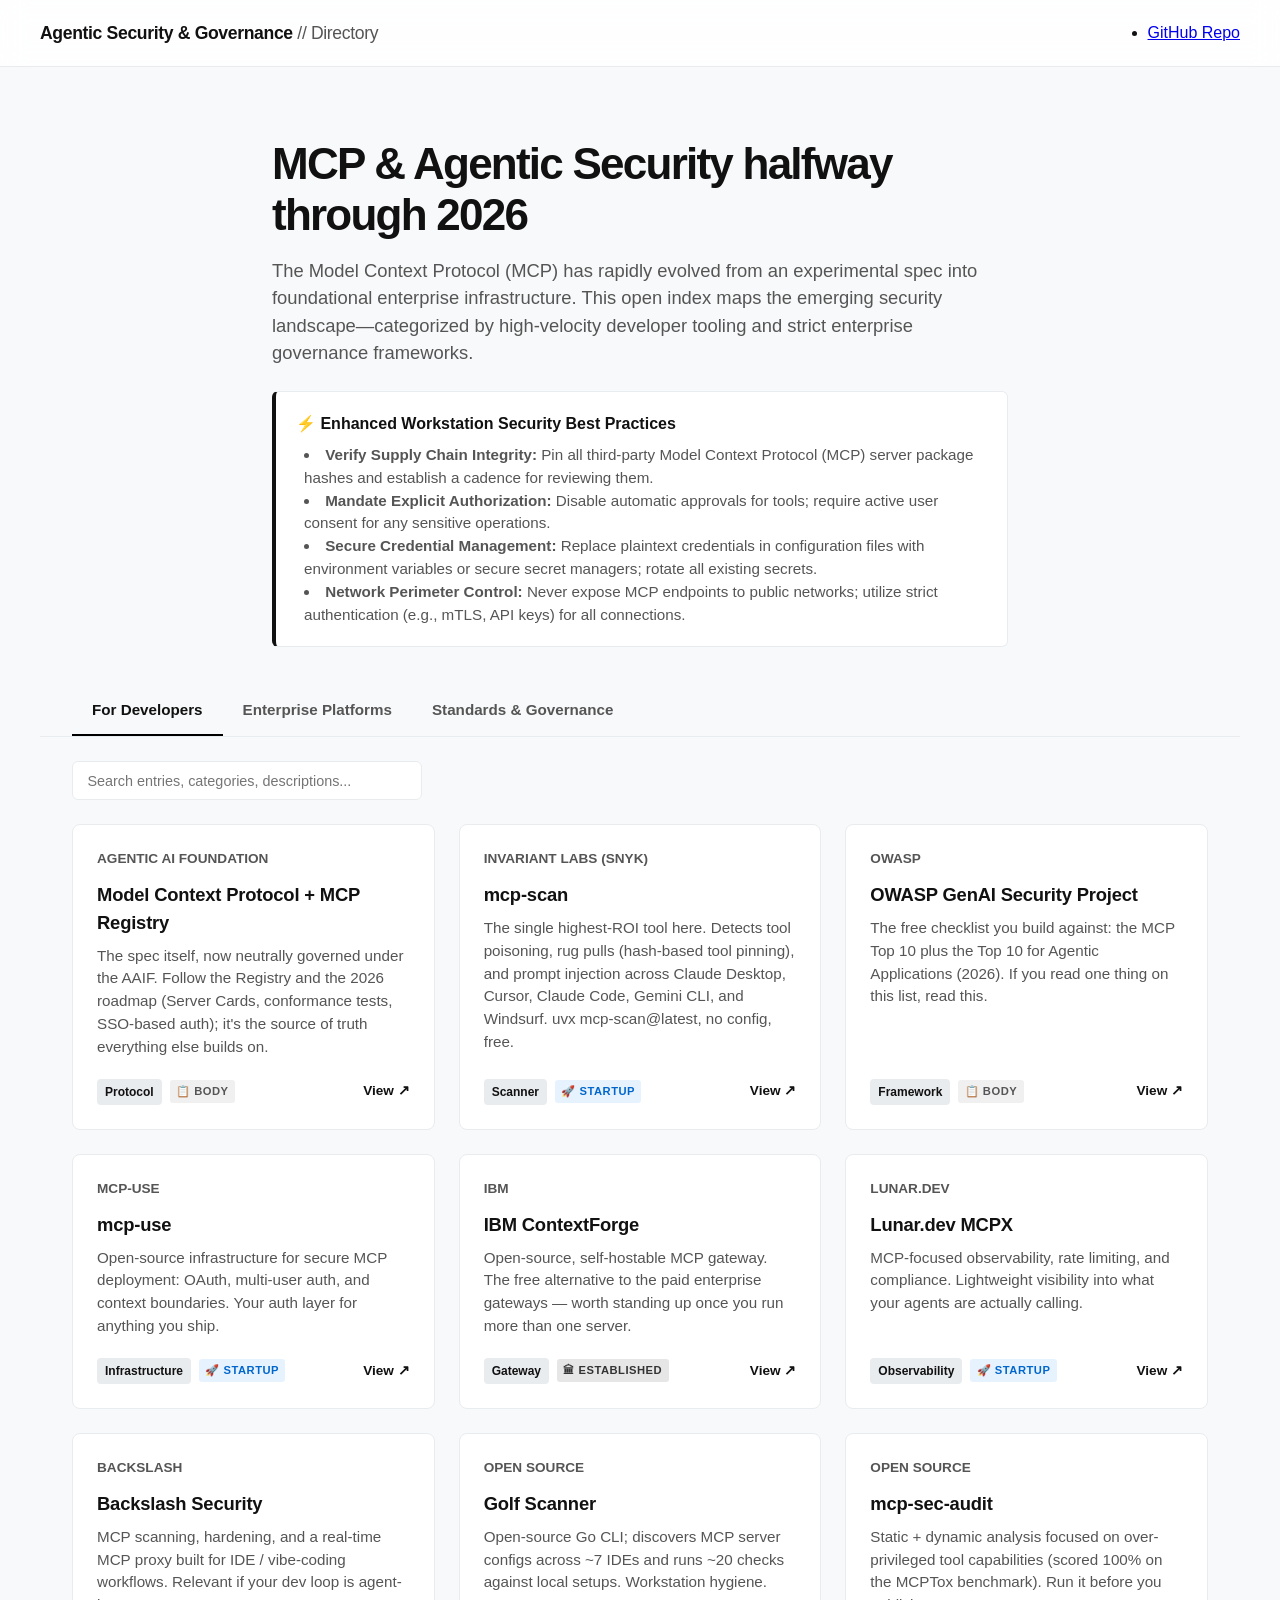
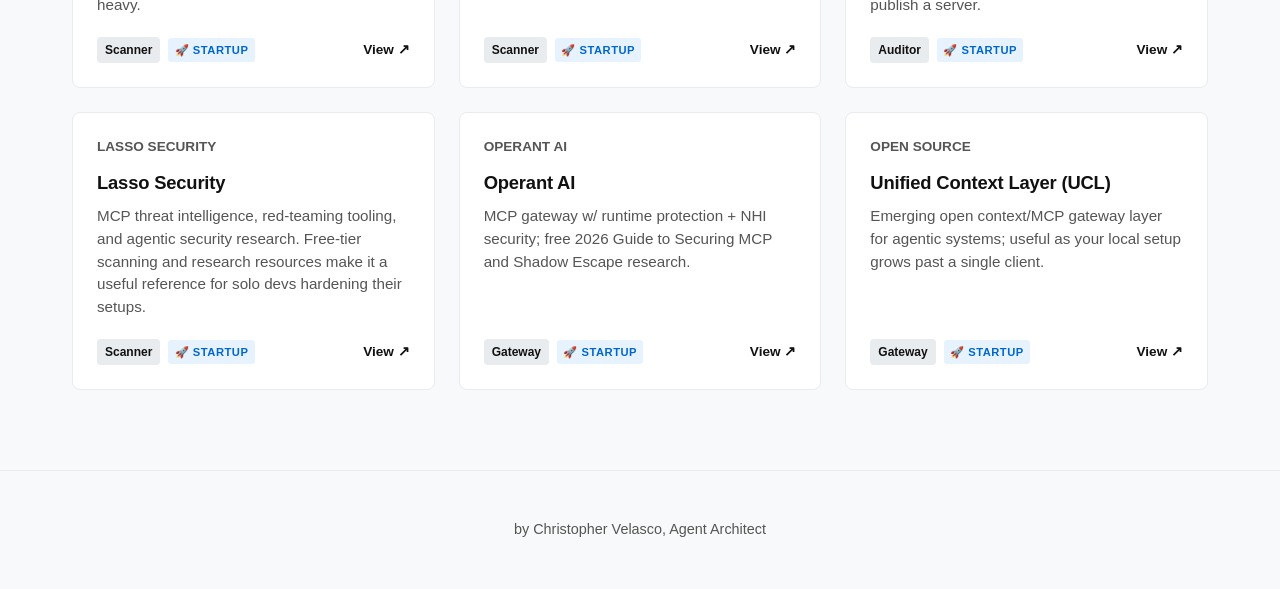
==== docs/index.html @ dc1bcf4c "add funding & round badges to startups" ====
<!DOCTYPE html>
<html lang="en">
<head>
<meta charset="UTF-8">
<meta name="viewport" content="width=device-width, initial-scale=1.0">
<title>MCP & Agentic Security Directory (2026)</title>
<meta name="description" content="This open index maps the emerging MCP & Agentic Security landscape—categorized by high-velocity developer tooling and strict enterprise governance frameworks.">
<meta property="og:title" content="MCP & Agentic Security Directory (2026)">
<meta property="og:description" content="This open index maps the emerging MCP & Agentic Security landscape—categorized by high-velocity developer tooling and strict enterprise governance frameworks.">
<meta property="og:type" content="website">
<meta property="og:url" content="https://cve415.github.io/MCP-Security-2026/">
<meta property="og:image" content="https://cve415.github.io/MCP-Security/social-card.svg">
<meta property="og:image:width" content="1200">
<meta property="og:image:height" content="630">

<meta name="twitter:card" content="summary_large_image">
<meta name="twitter:title" content="MCP & Agentic Security Directory (2026)">
<meta name="twitter:description" content="Open index mapping MCP security landscape—developer tooling &amp; enterprise control planes.">
<meta name="twitter:image" content="https://cve415.github.io/MCP-Security/social-card.svg">

<style>
:root {
    --bg: #f8f9fa;
    --card: #ffffff;
    --text: #111111;
    --text-secondary: #555555;
    --border: #e9ecef;
    --hover: #f1f3f5;
    --accent: #000000;
    --badge-bg: #e9ecef;
}

* { margin: 0; padding: 0; box-sizing: border-box; }

body {
    font-family: -apple-system, BlinkMacSystemFont, "Segoe UI", Roboto, Helvetica, Arial, sans-serif;
    background: var(--bg);
    color: var(--text);
    line-height: 1.5;
}

header {
    padding: 1.25rem 2rem;
    border-bottom: 1px solid var(--border);
    background: rgba(255,255,255,0.85);
    backdrop-filter: blur(12px);
    position: sticky;
    top: 0;
    z-index: 100;
}

nav {
    max-width: 1200px;
    margin: auto;
    display: flex;
    justify-content: space-between;
    align-items: center;
}

.logo { font-weight: 700; font-size: 1.1rem; letter-spacing: -0.02em; }
.logo span { font-weight: 400; color: var(--text-secondary); }

.hero {
    max-width: 800px;
    margin: 4.5rem auto 2.5rem auto;
    padding: 0 2rem;
}

.hero h1 {
    font-size: 2.75rem;
    line-height: 1.15;
    margin-bottom: 1rem;
    font-weight: 800;
    letter-spacing: -0.04em;
}

.hero p { font-size: 1.15rem; color: var(--text-secondary); margin-bottom: 1.5rem; }

.best-practices {
    background: #fff;
    border: 1px solid var(--border);
    border-left: 4px solid var(--text);
    padding: 1.25rem;
    border-radius: 6px;
    margin-top: 1.5rem;
    font-size: 0.95rem;
}
.best-practices h3 { font-size: 1rem; margin-bottom: 0.5rem; }
.best-practices ul { list-style-position: inside; padding-left: 0.5rem; color: var(--text-secondary); }

.page-tabs {
    max-width: 1200px;
    margin: 2rem auto 0 auto;
    padding: 0 2rem;
    display: flex;
    border-bottom: 1px solid var(--border);
}

.page-tab {
    padding: 0.75rem 1.25rem;
    font-size: 0.95rem;
    font-weight: 600;
    color: var(--text-secondary);
    cursor: pointer;
    border-bottom: 2px solid transparent;
    transition: all 0.2s;
}

.page-tab:hover { color: var(--text); }
.page-tab.active { color: var(--text); border-bottom-color: var(--accent); }

.controls-container {
    max-width: 1200px;
    margin: 1.5rem auto;
    padding: 0 2rem;
    display: flex;
    gap: 1rem;
    align-items: center;
}

.search-bar {
    flex: 1;
    max-width: 350px;
    padding: 0.65rem 0.9rem;
    border: 1px solid var(--border);
    border-radius: 6px;
    font-size: 0.9rem;
    outline: none;
}
.search-bar:focus { border-color: var(--text); }

.grid-section {
    max-width: 1200px;
    margin: 0 auto 5rem auto;
    padding: 0 2rem;
}

.directory-grid {
    display: grid;
    grid-template-columns: repeat(auto-fill, minmax(320px, 1-fraction));
    gap: 1.5rem;
}

@media(min-width: 768px) {
    .directory-grid { grid-template-columns: repeat(2, 1fr); }
}
@media(min-width: 1024px) {
    .directory-grid { grid-template-columns: repeat(3, 1fr); }
}

.card {
    background: var(--card);
    border: 1px solid var(--border);
    border-radius: 8px;
    padding: 1.5rem;
    display: flex;
    flex-direction: column;
    justify-content: space-between;
    transition: transform 0.2s, box-shadow 0.2s;
}
.card:hover { transform: translateY(-2px); box-shadow: 0 4px 12px rgba(0,0,0,0.04); }

.card-title { font-size: 1.15rem; font-weight: 700; margin-bottom: 0.5rem; letter-spacing: -0.01em; }
.card-subtitle { font-size: 0.85rem; color: var(--text-secondary); text-transform: uppercase; font-weight: 600; margin-bottom: 0.75rem; }
.card-body { font-size: 0.95rem; color: var(--text-secondary); margin-bottom: 1.25rem; flex-grow: 1; }

.card-meta { display: flex; justify-content: space-between; align-items: center; margin-top: auto; gap: 0.75rem; flex-wrap: wrap; }
.card-badges { display: flex; gap: 0.5rem; align-items: center; flex-wrap: wrap; }
.category-badge { font-size: 0.75rem; font-weight: 600; padding: 0.25rem 0.5rem; background: var(--badge-bg); border-radius: 4px; }
.stage-badge { font-size: 0.7rem; font-weight: 700; padding: 0.2rem 0.4rem; border-radius: 3px; text-transform: uppercase; letter-spacing: 0.5px; }
.stage-startup { background: #e6f3ff; color: #0066cc; }
.stage-established { background: #e6e6e6; color: #333333; }
.stage-body { background: #f0f0f0; color: #555555; }
.funding-badge { font-size: 0.7rem; font-weight: 600; padding: 0.2rem 0.4rem; background: #fff3cd; color: #856404; border-radius: 3px; border: 1px solid #ffeaa7; }
.card-link { font-size: 0.85rem; text-decoration: none; color: var(--text); font-weight: 600; white-space: nowrap; }
.card-link:hover { text-decoration: underline; }

.no-results { display: none; text-align: center; padding: 3rem; color: var(--text-secondary); }
</style>
</head>
<body>

<header>
    <nav>
        <div class="logo">Agentic Security & Governance <span>// Directory</span></div>
        <ul>
            <li><a href="https://github.com/cve415/MCP-Security-2026" target="_blank">GitHub Repo</a></li>
        </ul>
    </nav>
</header>

<div class="hero">
    <h1>MCP & Agentic Security 
        halfway through 2026</h1>
    <p>The Model Context Protocol (MCP) has rapidly evolved from an experimental spec into foundational enterprise infrastructure. This open index maps the emerging security landscape—categorized by high-velocity developer tooling and strict enterprise governance frameworks.</p>
    
    <div class="best-practices">
        <h3>⚡ Enhanced Workstation Security Best Practices</h3>
        <ul>
            <li><strong>Verify Supply Chain Integrity:</strong> Pin all third-party Model Context Protocol (MCP) server package hashes and establish a cadence for reviewing them.</li>
            <li><strong>Mandate Explicit Authorization:</strong> Disable automatic approvals for tools; require active user consent for any sensitive operations.</li>
            <li><strong>Secure Credential Management:</strong> Replace plaintext credentials in configuration files with environment variables or secure secret managers; rotate all existing secrets.</li>
            <li><strong>Network Perimeter Control:</strong> Never expose MCP endpoints to public networks; utilize strict authentication (e.g., mTLS, API keys) for all connections.</li>
        </ul>
    </div>
</div>

<div class="page-tabs">
    <div class="page-tab active" onclick="switchTab('solo')">For Developers</div>
    <div class="page-tab" onclick="switchTab('enterprise')">Enterprise Platforms</div>
    <div class="page-tab" onclick="switchTab('governance')">Standards & Governance</div>
</div>

<div class="controls-container">
    <input type="text" class="search-bar" id="searchInput" placeholder="Search entries, categories, descriptions..." oninput="handleSearch()">
</div>

<main class="grid-section">
    <div class="directory-grid" id="directoryGrid">
        </div>
    <div class="no-results" id="noResults">No records match your query.</div>
</main>

<footer style="text-align: center; padding: 3rem 2rem; color: var(--text-secondary); font-size: 0.9rem; border-top: 1px solid var(--border); margin-top: 5rem;">
    by Christopher Velasco, Agent Architect
</footer>

<script>
let activeTab = 'solo';
let dataStorage = { solo: [], enterprise: [], governance: [] };

async function loadData() {
    try {
        const [s, e, g] = await Promise.all([
            fetch('solo.json').then(r => r.json()),
            fetch('enterprise.json').then(r => r.json()),
            fetch('governance.json').then(r => r.json())
        ]);
        dataStorage.solo = s;
        dataStorage.enterprise = e;
        dataStorage.governance = g;
        renderGrid();
    } catch (err) {
        document.getElementById('directoryGrid').innerHTML = '<p>Error loading directory payloads.</p>';
    }
}

function switchTab(tabName) {
    activeTab = tabName;
    document.querySelectorAll('.page-tab').forEach(el => el.classList.remove('active'));
    event.currentTarget.classList.add('active');
    document.getElementById('searchInput').value = '';
    renderGrid();
}

function renderGrid(filterText = '') {
    const grid = document.getElementById('directoryGrid');
    const noResults = document.getElementById('noResults');
    grid.innerHTML = '';
    
    const items = dataStorage[activeTab].filter(item => {
        const searchPool = `${item.name} ${item.description} ${item.category || item.type || ''} ${item.developer || ''}`.toLowerCase();
        return searchPool.includes(filterText.toLowerCase());
    });

    if (items.length === 0) {
        noResults.style.display = 'block';
        return;
    }
    noResults.style.display = 'none';

    items.forEach(item => {
        const card = document.createElement('div');
        card.className = 'card';

        const subtitle = item.developer || item.category || item.type || 'Standard';
        const metaTag = item.category || item.type || 'Framework';
        const linkHTML = item.url ? `<a class="card-link" href="${item.url}" target="_blank">View ↗</a>` : '';

        let stageBadgeHTML = '';
        if (item.stage) {
            const stageEmoji = { startup: '🚀', established: '🏛', body: '📋' }[item.stage] || '';
            const stageClass = `stage-${item.stage}`;
            const stageLabel = item.stage.charAt(0).toUpperCase() + item.stage.slice(1);
            stageBadgeHTML = `<span class="stage-badge ${stageClass}">${stageEmoji} ${stageLabel}</span>`;
        }

        let fundingBadgeHTML = '';
        if (item.funding && item.round) {
            fundingBadgeHTML = `<span class="funding-badge">${item.funding} ${item.round}</span>`;
        }

        card.innerHTML = `
            <div>
                <div class="card-subtitle">${subtitle}</div>
                <div class="card-title">${item.name}</div>
                <div class="card-body">${item.description}</div>
            </div>
            <div class="card-meta">
                <div class="card-badges">
                    <span class="category-badge">${metaTag}</span>
                    ${stageBadgeHTML}
                    ${fundingBadgeHTML}
                </div>
                ${linkHTML}
            </div>
        `;
        grid.appendChild(card);
    });
}

function handleSearch() {
    const val = document.getElementById('searchInput').value;
    renderGrid(val);
}

window.addEventListener('DOMContentLoaded', loadData);
</script>
</body>
</html>
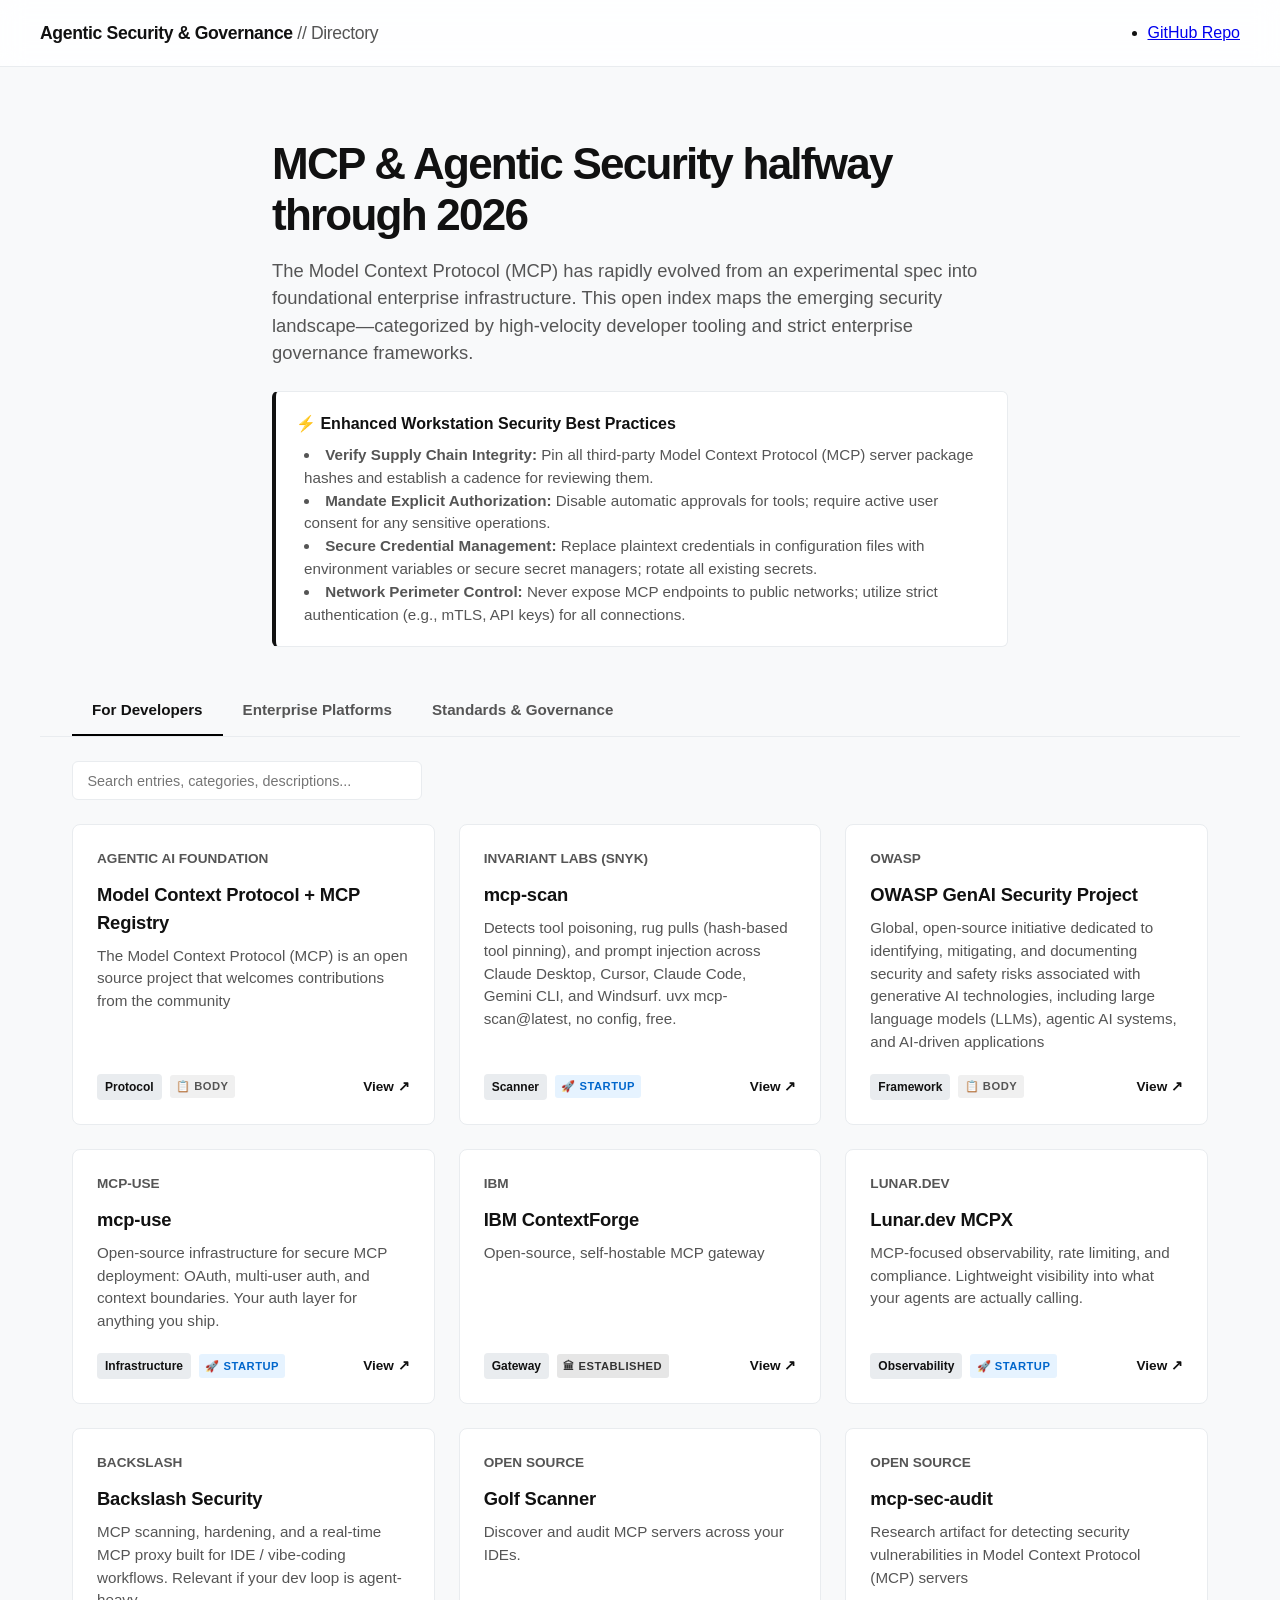
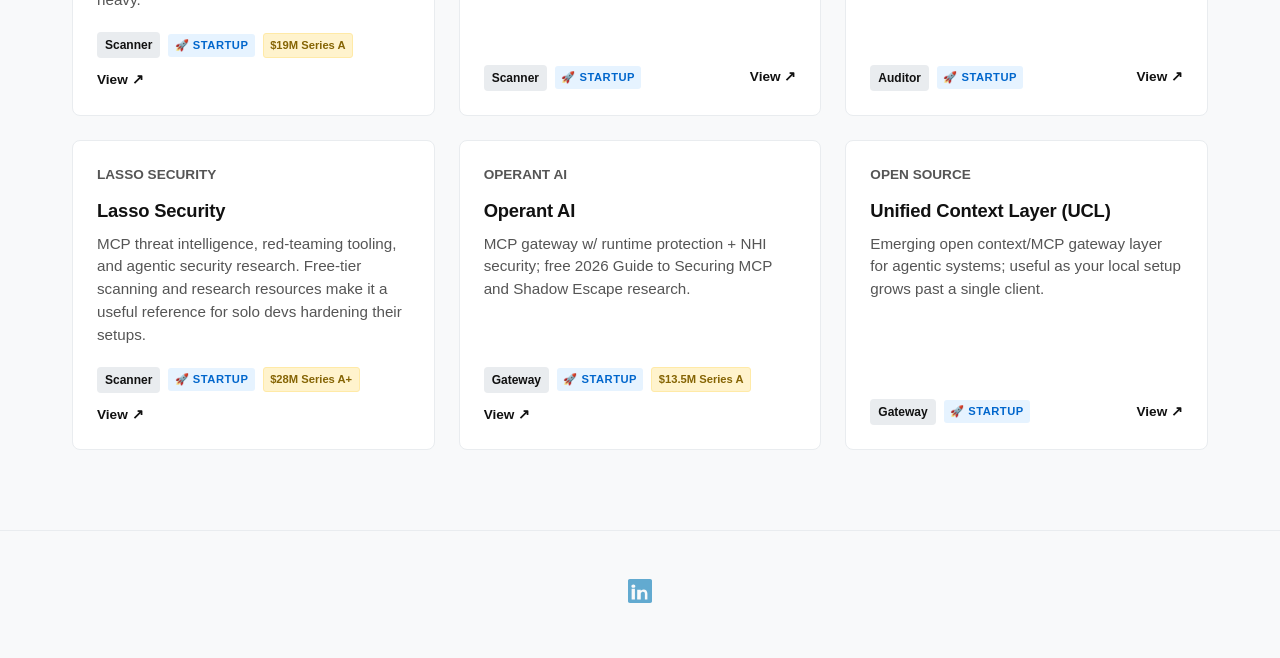
==== commit 33082c81: "replace footer text with LinkedIn logo link" ====
--- a/docs/index.html
+++ b/docs/index.html
@@ -221,8 +221,12 @@
     <div class="no-results" id="noResults">No records match your query.</div>
 </main>
 
-<footer style="text-align: center; padding: 3rem 2rem; color: var(--text-secondary); font-size: 0.9rem; border-top: 1px solid var(--border); margin-top: 5rem;">
-    by Christopher Velasco, Agent Architect
+<footer style="text-align: center; padding: 3rem 2rem; border-top: 1px solid var(--border); margin-top: 5rem;">
+    <a href="https://linkedin.com/in/cvelasco" target="_blank" title="Christopher Velasco, Agent Architect" style="display: inline-block; opacity: 0.6; transition: opacity 0.2s; text-decoration: none;">
+        <svg width="24" height="24" viewBox="0 0 24 24" fill="currentColor" style="color: #0077b5;">
+            <path d="M20.447 20.452h-3.554v-5.569c0-1.328-.475-2.236-1.986-2.236-1.081 0-1.722.725-2.004 1.428-.103.249-.129.597-.129.946v5.431h-3.554s.05-8.811 0-9.728h3.554v1.375c.427-.659 1.192-1.598 2.898-1.598 2.117 0 3.704 1.385 3.704 4.362v5.589zM5.337 8.855c-1.144 0-1.915-.758-1.915-1.707 0-.951.77-1.708 1.959-1.708 1.188 0 1.914.757 1.938 1.708 0 .949-.75 1.707-1.982 1.707zm1.581 11.597H3.635V9.724h3.283v10.728zM22.225 0H1.771C.792 0 0 .774 0 1.729v20.542C0 23.227.792 24 1.771 24h20.451C23.2 24 24 23.227 24 22.271V1.729C24 .774 23.2 0 22.225 0z"/>
+        </svg>
+    </a>
 </footer>
 
 <script>
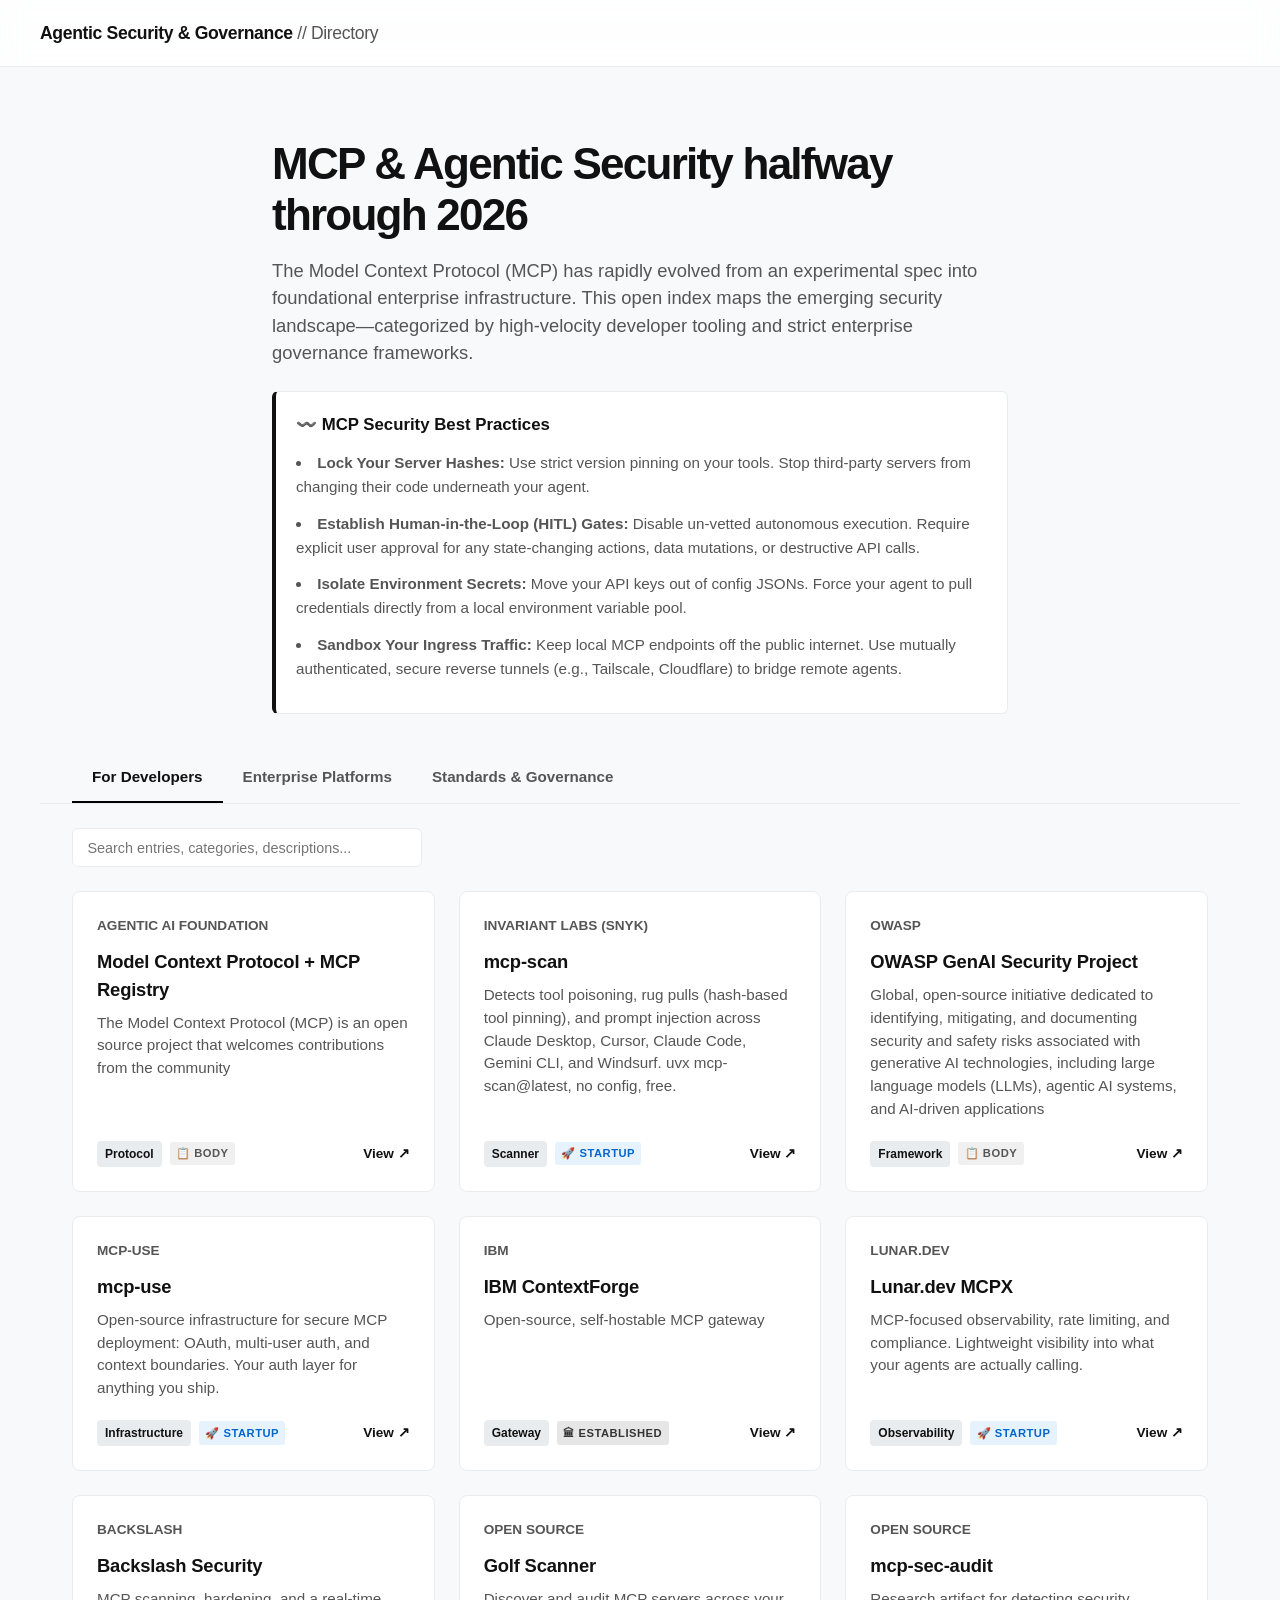
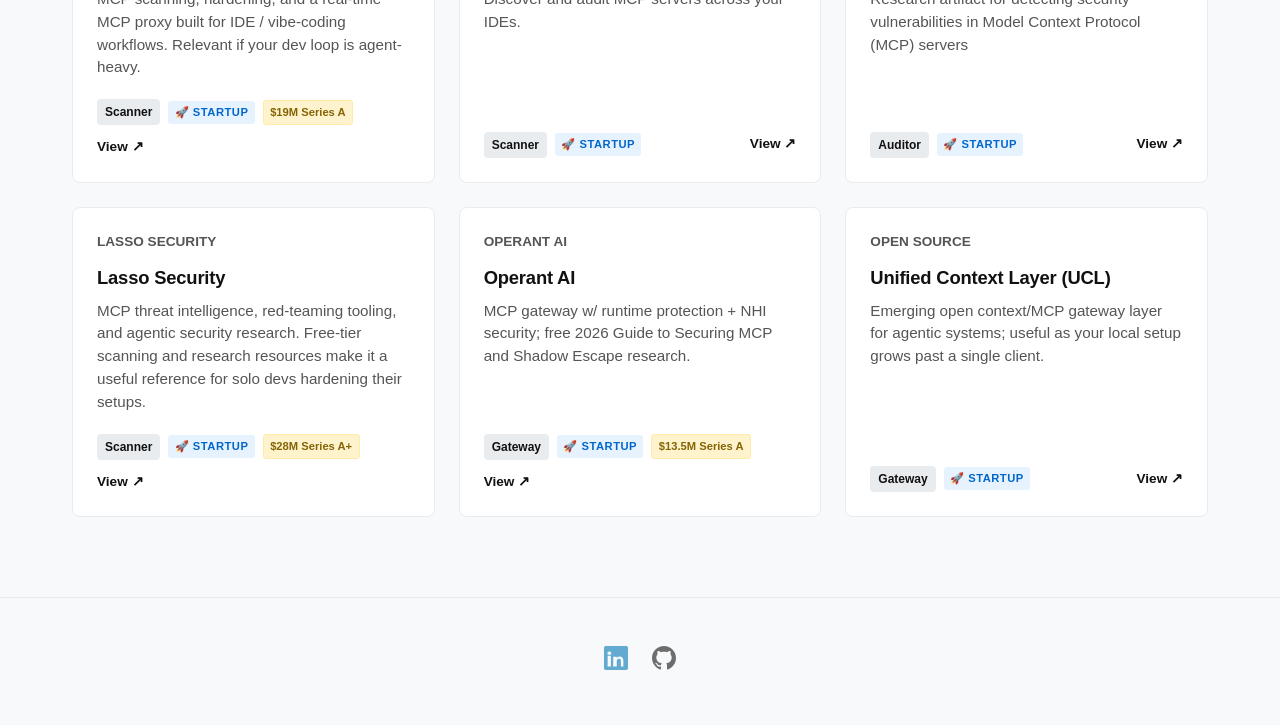
==== commit 1858c47d: "replace lightning emoji with wave emoji in best practices heading" ====
--- a/docs/index.html
+++ b/docs/index.html
@@ -84,9 +84,11 @@
     border-radius: 6px;
     margin-top: 1.5rem;
     font-size: 0.95rem;
-}
-.best-practices h3 { font-size: 1rem; margin-bottom: 0.5rem; }
-.best-practices ul { list-style-position: inside; padding-left: 0.5rem; color: var(--text-secondary); }
+    line-height: 1.6;
+}
+.best-practices h3 { font-size: 1.05rem; font-weight: 700; margin-bottom: 0.75rem; color: var(--text); }
+.best-practices ul { list-style-position: inside; padding-left: 0; color: var(--text-secondary); margin: 0; }
+.best-practices li { margin-bottom: 0.75rem; line-height: 1.6; }
 
 .page-tabs {
     max-width: 1200px;
@@ -183,9 +185,6 @@
 <header>
     <nav>
         <div class="logo">Agentic Security & Governance <span>// Directory</span></div>
-        <ul>
-            <li><a href="https://github.com/cve415/MCP-Security-2026" target="_blank">GitHub Repo</a></li>
-        </ul>
     </nav>
 </header>
 
@@ -193,14 +192,14 @@
     <h1>MCP & Agentic Security 
         halfway through 2026</h1>
     <p>The Model Context Protocol (MCP) has rapidly evolved from an experimental spec into foundational enterprise infrastructure. This open index maps the emerging security landscape—categorized by high-velocity developer tooling and strict enterprise governance frameworks.</p>
-    
+
     <div class="best-practices">
-        <h3>⚡ Enhanced Workstation Security Best Practices</h3>
+        <h3>〰️ MCP Security Best Practices</h3>
         <ul>
-            <li><strong>Verify Supply Chain Integrity:</strong> Pin all third-party Model Context Protocol (MCP) server package hashes and establish a cadence for reviewing them.</li>
-            <li><strong>Mandate Explicit Authorization:</strong> Disable automatic approvals for tools; require active user consent for any sensitive operations.</li>
-            <li><strong>Secure Credential Management:</strong> Replace plaintext credentials in configuration files with environment variables or secure secret managers; rotate all existing secrets.</li>
-            <li><strong>Network Perimeter Control:</strong> Never expose MCP endpoints to public networks; utilize strict authentication (e.g., mTLS, API keys) for all connections.</li>
+            <li><strong>Lock Your Server Hashes:</strong> Use strict version pinning on your tools. Stop third-party servers from changing their code underneath your agent.</li>
+            <li><strong>Establish Human-in-the-Loop (HITL) Gates:</strong> Disable un-vetted autonomous execution. Require explicit user approval for any state-changing actions, data mutations, or destructive API calls.</li>
+            <li><strong>Isolate Environment Secrets:</strong> Move your API keys out of config JSONs. Force your agent to pull credentials directly from a local environment variable pool.</li>
+            <li><strong>Sandbox Your Ingress Traffic:</strong> Keep local MCP endpoints off the public internet. Use mutually authenticated, secure reverse tunnels (e.g., Tailscale, Cloudflare) to bridge remote agents.</li>
         </ul>
     </div>
 </div>
@@ -222,11 +221,18 @@
 </main>
 
 <footer style="text-align: center; padding: 3rem 2rem; border-top: 1px solid var(--border); margin-top: 5rem;">
-    <a href="https://linkedin.com/in/cvelasco" target="_blank" title="Christopher Velasco, Agent Architect" style="display: inline-block; opacity: 0.6; transition: opacity 0.2s; text-decoration: none;">
-        <svg width="24" height="24" viewBox="0 0 24 24" fill="currentColor" style="color: #0077b5;">
-            <path d="M20.447 20.452h-3.554v-5.569c0-1.328-.475-2.236-1.986-2.236-1.081 0-1.722.725-2.004 1.428-.103.249-.129.597-.129.946v5.431h-3.554s.05-8.811 0-9.728h3.554v1.375c.427-.659 1.192-1.598 2.898-1.598 2.117 0 3.704 1.385 3.704 4.362v5.589zM5.337 8.855c-1.144 0-1.915-.758-1.915-1.707 0-.951.77-1.708 1.959-1.708 1.188 0 1.914.757 1.938 1.708 0 .949-.75 1.707-1.982 1.707zm1.581 11.597H3.635V9.724h3.283v10.728zM22.225 0H1.771C.792 0 0 .774 0 1.729v20.542C0 23.227.792 24 1.771 24h20.451C23.2 24 24 23.227 24 22.271V1.729C24 .774 23.2 0 22.225 0z"/>
-        </svg>
-    </a>
+    <div style="display: flex; justify-content: center; gap: 1.5rem; align-items: center;">
+        <a href="https://www.linkedin.com/in/christopherfvelasco/" target="_blank" title="Christopher Velasco on LinkedIn" style="display: inline-block; opacity: 0.6; transition: opacity 0.2s; text-decoration: none; hover: opacity 1;">
+            <svg width="24" height="24" viewBox="0 0 24 24" fill="currentColor" style="color: #0077b5;">
+                <path d="M20.447 20.452h-3.554v-5.569c0-1.328-.475-2.236-1.986-2.236-1.081 0-1.722.725-2.004 1.428-.103.249-.129.597-.129.946v5.431h-3.554s.05-8.811 0-9.728h3.554v1.375c.427-.659 1.192-1.598 2.898-1.598 2.117 0 3.704 1.385 3.704 4.362v5.589zM5.337 8.855c-1.144 0-1.915-.758-1.915-1.707 0-.951.77-1.708 1.959-1.708 1.188 0 1.914.757 1.938 1.708 0 .949-.75 1.707-1.982 1.707zm1.581 11.597H3.635V9.724h3.283v10.728zM22.225 0H1.771C.792 0 0 .774 0 1.729v20.542C0 23.227.792 24 1.771 24h20.451C23.2 24 24 23.227 24 22.271V1.729C24 .774 23.2 0 22.225 0z"/>
+            </svg>
+        </a>
+        <a href="https://github.com/cve415/MCP-Security-2026" target="_blank" title="View on GitHub" style="display: inline-block; opacity: 0.6; transition: opacity 0.2s; text-decoration: none;">
+            <svg width="24" height="24" viewBox="0 0 24 24" fill="currentColor" style="color: #111111;">
+                <path d="M12 0c-6.626 0-12 5.373-12 12 0 5.302 3.438 9.8 8.207 11.387.599.111.793-.261.793-.577v-2.234c-3.338.726-4.033-1.416-4.033-1.416-.546-1.387-1.333-1.756-1.333-1.756-1.089-.745.083-.729.083-.729 1.205.084 1.839 1.237 1.839 1.237 1.07 1.834 2.807 1.304 3.492.997.107-.775.418-1.305.762-1.604-2.665-.305-5.467-1.334-5.467-5.931 0-1.311.469-2.381 1.236-3.221-.124-.303-.535-1.524.117-3.176 0 0 1.008-.322 3.301 1.23.957-.266 1.983-.399 3.003-.404 1.02.005 2.047.138 3.006.404 2.291-1.552 3.297-1.23 3.297-1.23.653 1.653.242 2.874.118 3.176.77.84 1.235 1.911 1.235 3.221 0 4.609-2.807 5.624-5.479 5.921.43.372.823 1.102.823 2.222v 3.293c0 .319.192.694.801.576 4.765-1.589 8.199-6.086 8.199-11.386 0-6.627-5.373-12-12-12z"/>
+            </svg>
+        </a>
+    </div>
 </footer>
 
 <script>
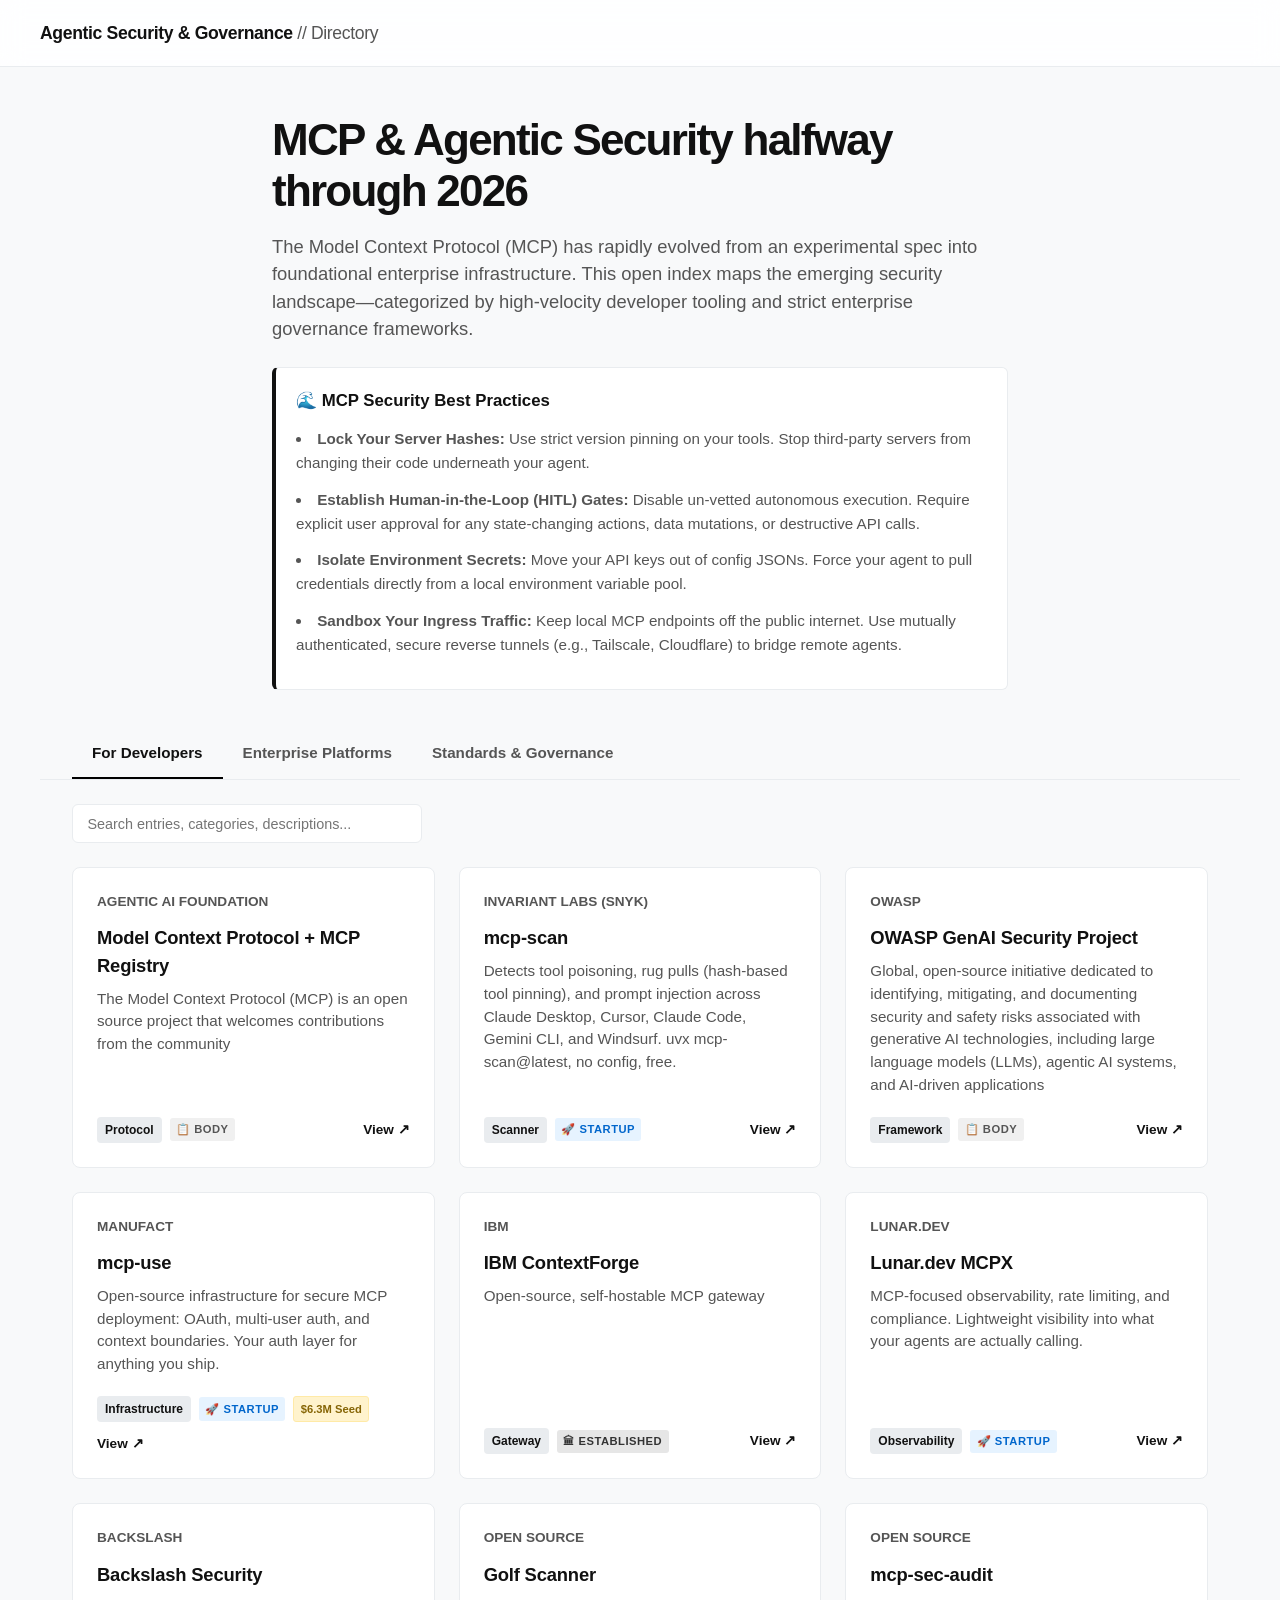
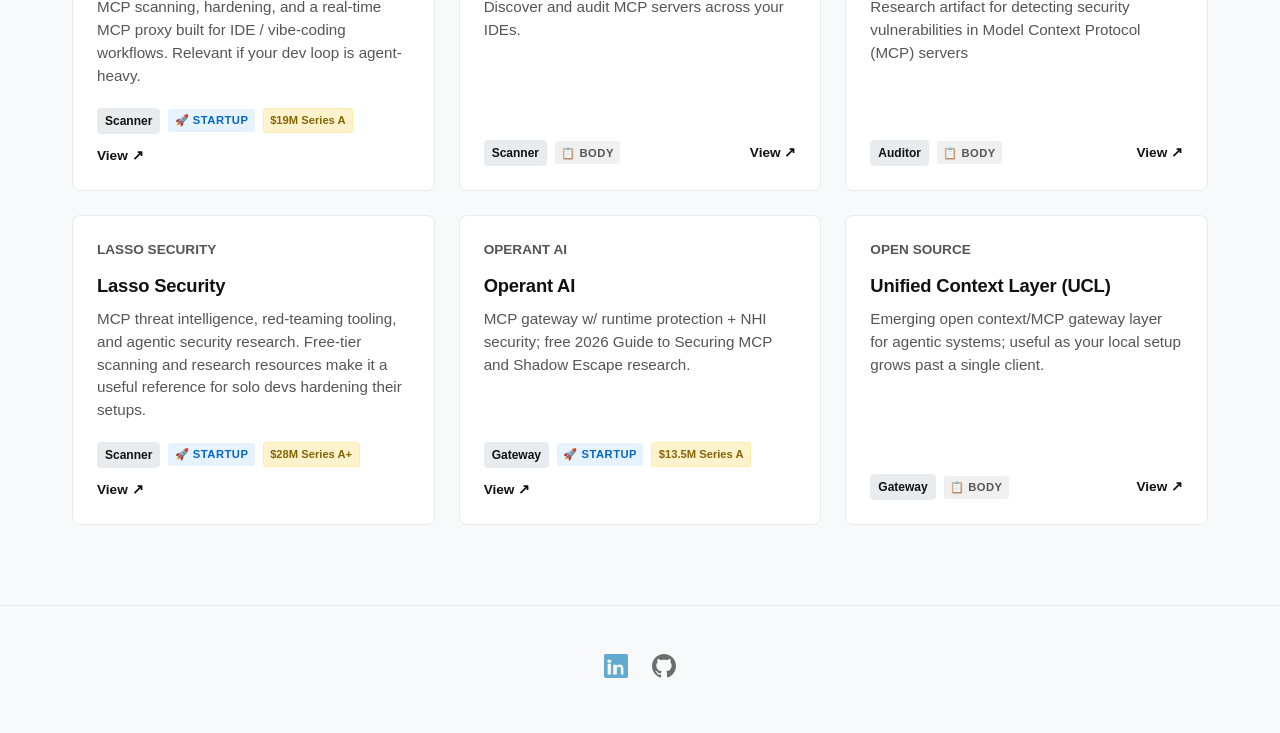
==== commit a82a24cc: "fix card alignment and header spacing" ====
--- a/docs/index.html
+++ b/docs/index.html
@@ -62,7 +62,7 @@
 
 .hero {
     max-width: 800px;
-    margin: 4.5rem auto 2.5rem auto;
+    margin: 3rem auto 2.5rem auto;
     padding: 0 2rem;
 }
 
@@ -158,6 +158,7 @@
     display: flex;
     flex-direction: column;
     justify-content: space-between;
+    height: 100%;
     transition: transform 0.2s, box-shadow 0.2s;
 }
 .card:hover { transform: translateY(-2px); box-shadow: 0 4px 12px rgba(0,0,0,0.04); }
@@ -194,7 +195,7 @@
     <p>The Model Context Protocol (MCP) has rapidly evolved from an experimental spec into foundational enterprise infrastructure. This open index maps the emerging security landscape—categorized by high-velocity developer tooling and strict enterprise governance frameworks.</p>
 
     <div class="best-practices">
-        <h3>〰️ MCP Security Best Practices</h3>
+        <h3>🌊 MCP Security Best Practices</h3>
         <ul>
             <li><strong>Lock Your Server Hashes:</strong> Use strict version pinning on your tools. Stop third-party servers from changing their code underneath your agent.</li>
             <li><strong>Establish Human-in-the-Loop (HITL) Gates:</strong> Disable un-vetted autonomous execution. Require explicit user approval for any state-changing actions, data mutations, or destructive API calls.</li>
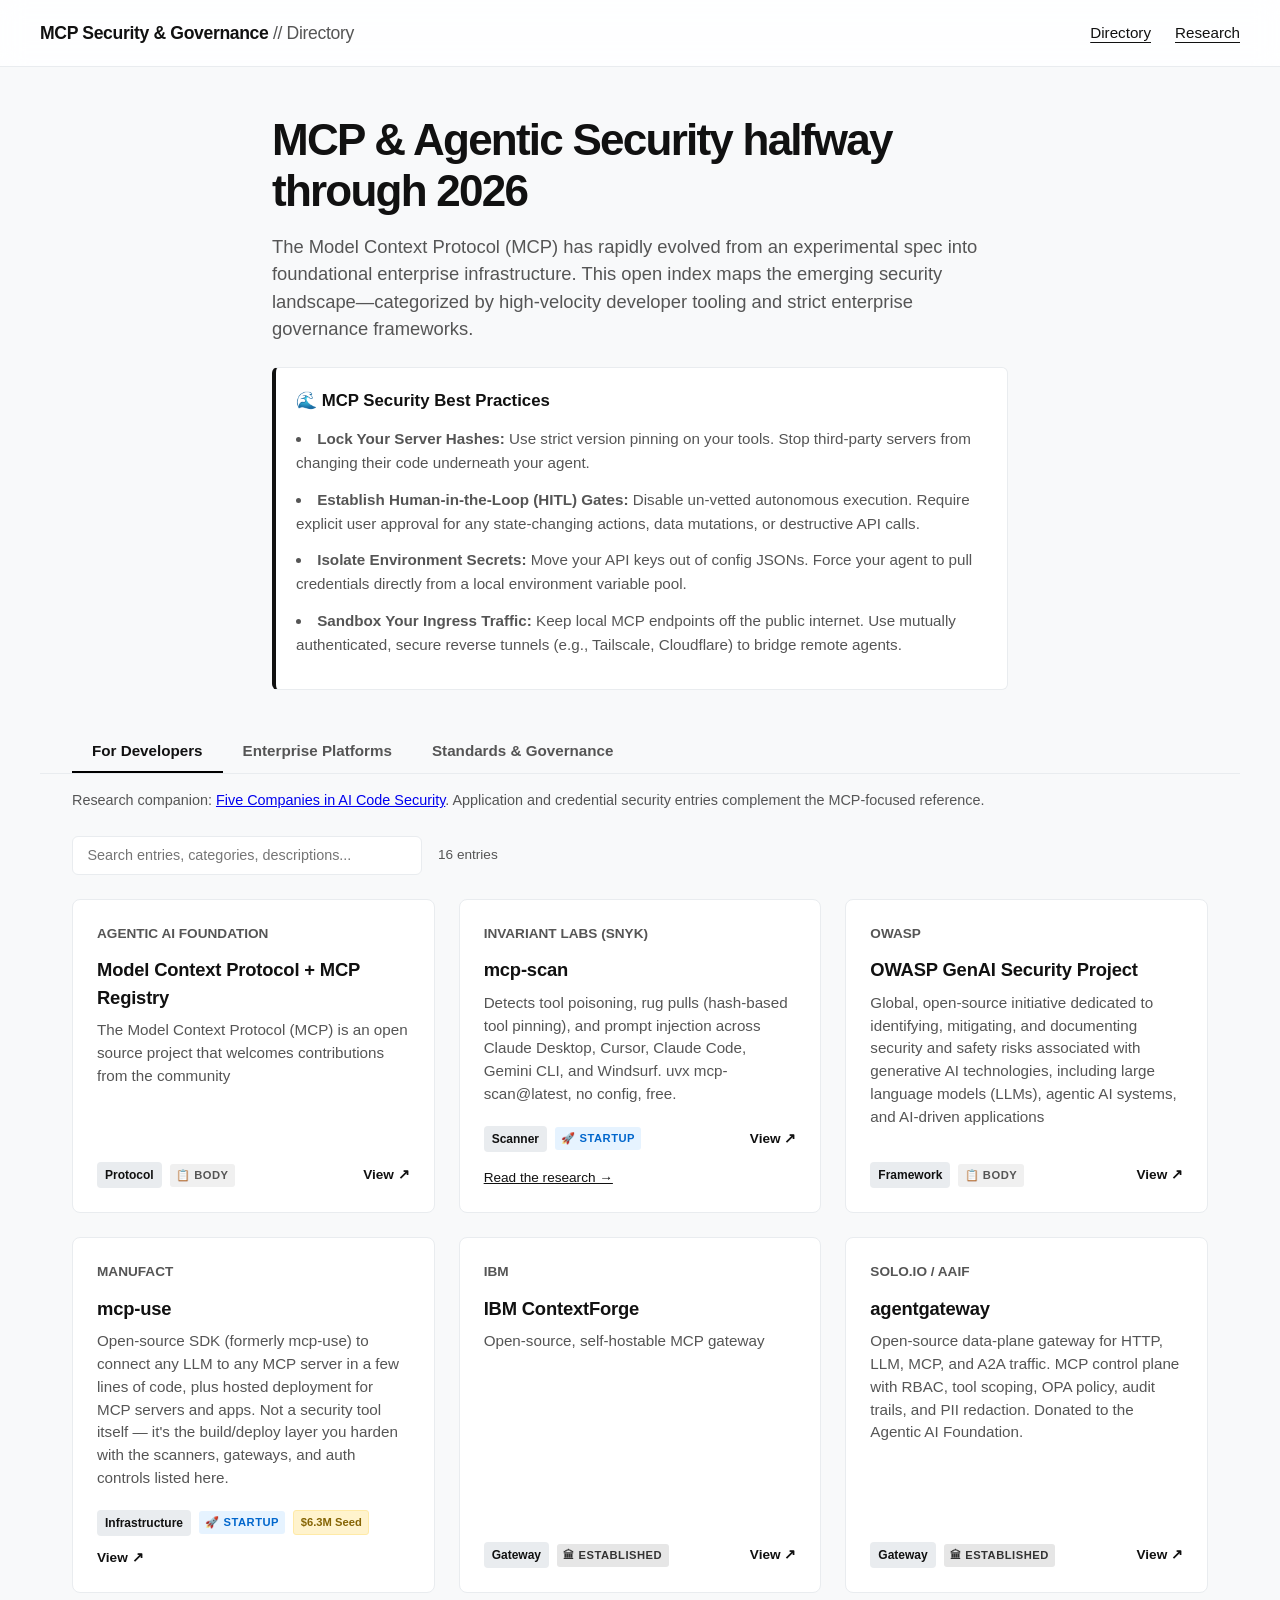
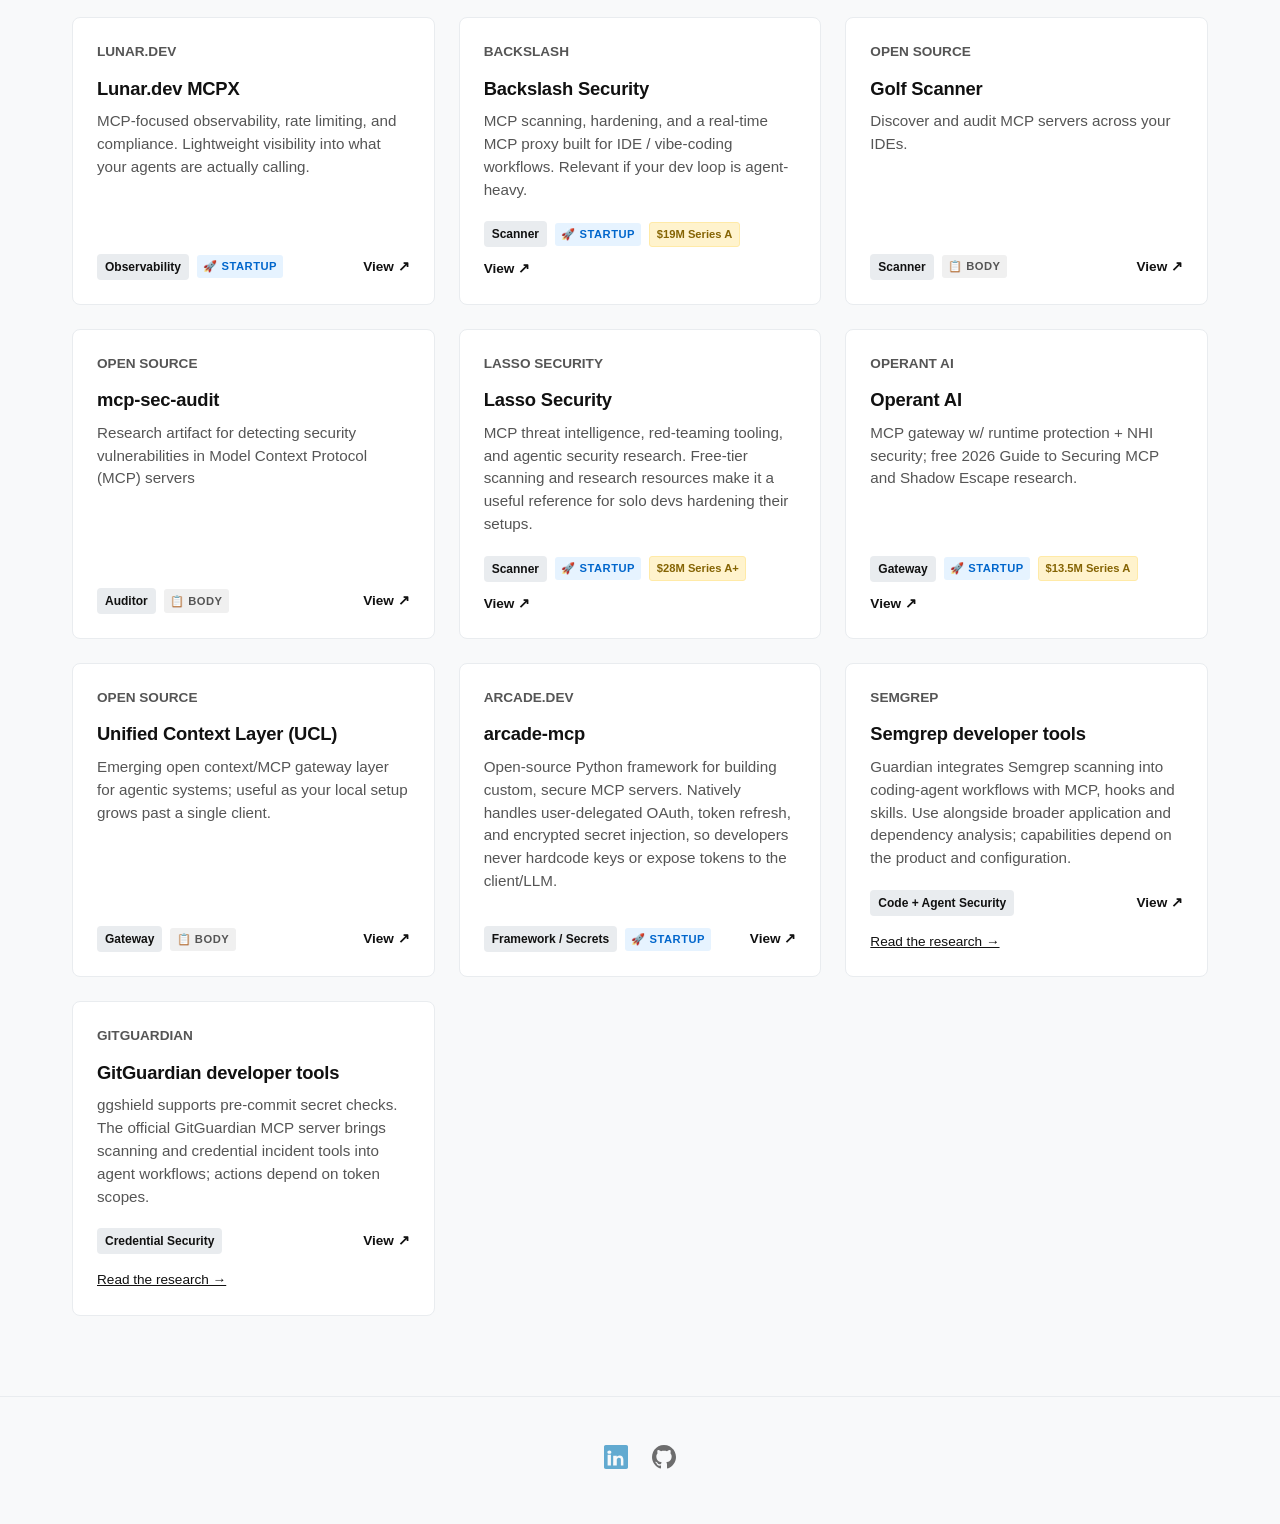
==== commit 8d61f20c: "Add research section and five-company AI code security overview" ====
--- a/docs/index.html
+++ b/docs/index.html
@@ -9,15 +9,16 @@
 <meta property="og:description" content="This open index maps the emerging MCP & Agentic Security landscape—categorized by high-velocity developer tooling and strict enterprise governance frameworks.">
 <meta property="og:type" content="website">
 <meta property="og:url" content="https://cve415.github.io/MCP-Security-2026/">
-<meta property="og:image" content="https://cve415.github.io/MCP-Security/social-card.svg">
+<meta property="og:image" content="https://cve415.github.io/MCP-Security-2026/social-card.svg">
 <meta property="og:image:width" content="1200">
 <meta property="og:image:height" content="630">
 
 <meta name="twitter:card" content="summary_large_image">
 <meta name="twitter:title" content="MCP & Agentic Security Directory (2026)">
 <meta name="twitter:description" content="Open index mapping MCP security landscape—developer tooling &amp; enterprise control planes.">
-<meta name="twitter:image" content="https://cve415.github.io/MCP-Security/social-card.svg">
-
+<meta name="twitter:image" content="https://cve415.github.io/MCP-Security-2026/social-card.svg">
+
+<link rel="canonical" href="https://cve415.github.io/MCP-Security-2026/">
 <style>
 :root {
     --bg: #f8f9fa;
@@ -139,7 +140,7 @@
 
 .directory-grid {
     display: grid;
-    grid-template-columns: repeat(auto-fill, minmax(320px, 1-fraction));
+    grid-template-columns: repeat(auto-fill, minmax(min(100%, 320px), 1fr));
     gap: 1.5rem;
 }
 
@@ -179,13 +180,16 @@
 .card-link:hover { text-decoration: underline; }
 
 .no-results { display: none; text-align: center; padding: 3rem; color: var(--text-secondary); }
+a:focus-visible,button:focus-visible,input:focus-visible{outline:3px solid #276c93;outline-offset:3px}.skip{position:absolute;top:-100px;left:1rem;background:white;padding:1rem;z-index:200}.skip:focus{top:1rem}nav{gap:1rem;flex-wrap:wrap}.site-links{display:flex;gap:1.5rem}.site-links a{color:inherit;font-size:.95rem;text-underline-offset:4px}.page-tab{font-family:inherit;background:transparent;border:0;border-bottom:2px solid transparent;text-align:left}.card{scroll-margin-top:10rem}.card:target{outline:2px solid #111;outline-offset:4px}.research-link{display:block;color:inherit;font-size:.85rem;margin-top:1rem}.directory-note{max-width:1200px;margin:1rem auto;padding:0 2rem;color:#555;font-size:.9rem}.result-count{font-size:.85rem;color:#555}@media(max-width:600px){header{padding:1rem}.page-tabs{padding:0 1rem;flex-wrap:wrap}.page-tab{padding:.75rem}.hero{padding:0 1rem}.hero h1{font-size:2.2rem}.grid-section,.controls-container{padding:0 1rem}.controls-container{flex-wrap:wrap}.search-bar{min-width:0;width:100%}.logo{font-size:1rem}}
 </style>
 </head>
 <body>
+<a class="skip" href="#directory">Skip to directory</a>
 
 <header>
-    <nav>
-        <div class="logo">Agentic Security & Governance <span>// Directory</span></div>
+    <nav aria-label="Main navigation">
+        <div class="logo">MCP Security & Governance <span>// Directory</span></div>
+    <div class="site-links"><a href="./" aria-current="page">Directory</a><a href="research/">Research</a></div>
     </nav>
 </header>
 
@@ -205,17 +209,20 @@
     </div>
 </div>
 
-<div class="page-tabs">
-    <div class="page-tab active" onclick="switchTab('solo')">For Developers</div>
-    <div class="page-tab" onclick="switchTab('enterprise')">Enterprise Platforms</div>
-    <div class="page-tab" onclick="switchTab('governance')">Standards & Governance</div>
+<div class="page-tabs" role="group" aria-label="Directory audience">
+    <button type="button" class="page-tab active" data-audience="solo" aria-pressed="true" onclick="switchTab('solo')">For Developers</button>
+    <button type="button" class="page-tab" data-audience="enterprise" aria-pressed="false" onclick="switchTab('enterprise')">Enterprise Platforms</button>
+    <button type="button" class="page-tab" data-audience="governance" aria-pressed="false" onclick="switchTab('governance')">Standards & Governance</button>
 </div>
 
+<p class="directory-note">Research companion: <a href="research/five-companies-in-ai-code-security/">Five Companies in AI Code Security</a>. Application and credential security entries complement the MCP-focused reference.</p>
 <div class="controls-container">
-    <input type="text" class="search-bar" id="searchInput" placeholder="Search entries, categories, descriptions..." oninput="handleSearch()">
+    <input type="text" class="search-bar" id="searchInput" aria-label="Search the selected directory audience" placeholder="Search entries, categories, descriptions..." oninput="handleSearch()">
+<span class="result-count" id="resultCount" role="status"></span>
 </div>
 
-<main class="grid-section">
+<main class="grid-section" id="directory">
+    <noscript>This directory requires JavaScript for search and filtering. Browse the <a href="solo.json">developer</a>, <a href="enterprise.json">enterprise</a>, and <a href="governance.json">governance</a> datasets directly, or visit <a href="research/">Research</a>.</noscript>
     <div class="directory-grid" id="directoryGrid">
         </div>
     <div class="no-results" id="noResults">No records match your query.</div>
@@ -250,19 +257,37 @@
         dataStorage.solo = s;
         dataStorage.enterprise = e;
         dataStorage.governance = g;
-        renderGrid();
+        restoreLocation();
     } catch (err) {
         document.getElementById('directoryGrid').innerHTML = '<p>Error loading directory payloads.</p>';
     }
 }
 
 function switchTab(tabName) {
-    activeTab = tabName;
-    document.querySelectorAll('.page-tab').forEach(el => el.classList.remove('active'));
-    event.currentTarget.classList.add('active');
+    activeTab = Object.hasOwn(dataStorage, tabName) ? tabName : 'solo';
+    document.querySelectorAll('.page-tab').forEach(el => {
+        const selected = el.dataset.audience === activeTab;
+        el.classList.toggle('active', selected);
+        el.setAttribute('aria-pressed', String(selected));
+    });
     document.getElementById('searchInput').value = '';
+    const url = new URL(location.href);
+    url.searchParams.set('audience', activeTab);
+    url.hash = '';
+    history.replaceState(null, '', url);
     renderGrid();
 }
+function restoreLocation() {
+    const url = new URL(location.href);
+    const hash = url.hash.slice(1);
+    switchTab(url.searchParams.get('audience') || 'solo');
+    if (hash) {
+        url.searchParams.set('audience', activeTab);
+        history.replaceState(null, '', url);
+        requestAnimationFrame(() => document.getElementById(hash)?.scrollIntoView());
+    }
+}
+window.addEventListener('popstate', restoreLocation);
 
 function renderGrid(filterText = '') {
     const grid = document.getElementById('directoryGrid');
@@ -274,6 +299,7 @@
         return searchPool.includes(filterText.toLowerCase());
     });
 
+    document.getElementById('resultCount').textContent = `${items.length} entries`;
     if (items.length === 0) {
         noResults.style.display = 'block';
         return;
@@ -283,10 +309,11 @@
     items.forEach(item => {
         const card = document.createElement('div');
         card.className = 'card';
+        if (item.id) card.id = item.id;
 
         const subtitle = item.developer || item.category || item.type || 'Standard';
         const metaTag = item.category || item.type || 'Framework';
-        const linkHTML = item.url ? `<a class="card-link" href="${item.url}" target="_blank">View ↗</a>` : '';
+        const linkHTML = item.url ? `<a class="card-link" href="${item.url}" target="_blank" rel="noopener noreferrer">View ↗</a>` : '';
 
         let stageBadgeHTML = '';
         if (item.stage) {
@@ -316,6 +343,13 @@
                 ${linkHTML}
             </div>
         `;
+        if (item.research) {
+            const researchLink = document.createElement('a');
+            researchLink.className = 'research-link';
+            researchLink.href = `research/${item.research}/#${item.id === 'mcp-scan' ? 'snyk' : item.id}`;
+            researchLink.textContent = 'Read the research →';
+            card.appendChild(researchLink);
+        }
         grid.appendChild(card);
     });
 }
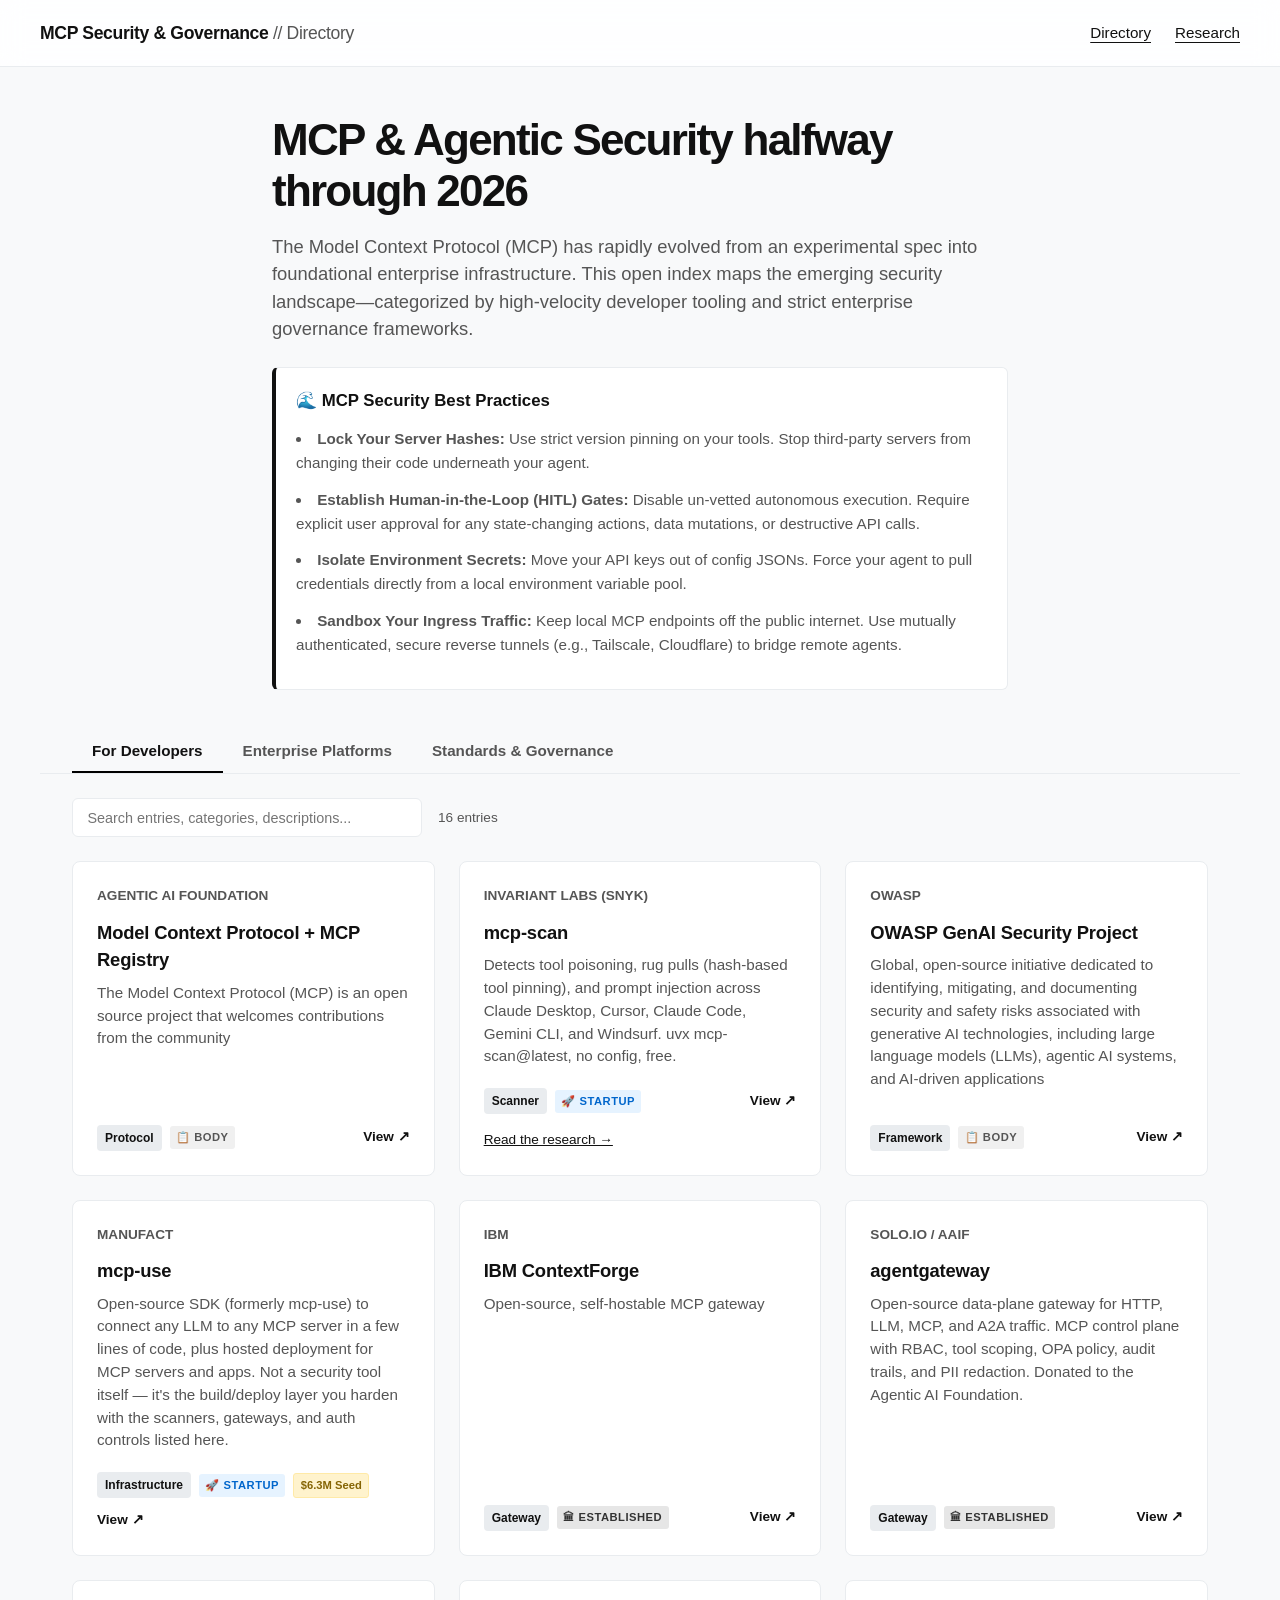
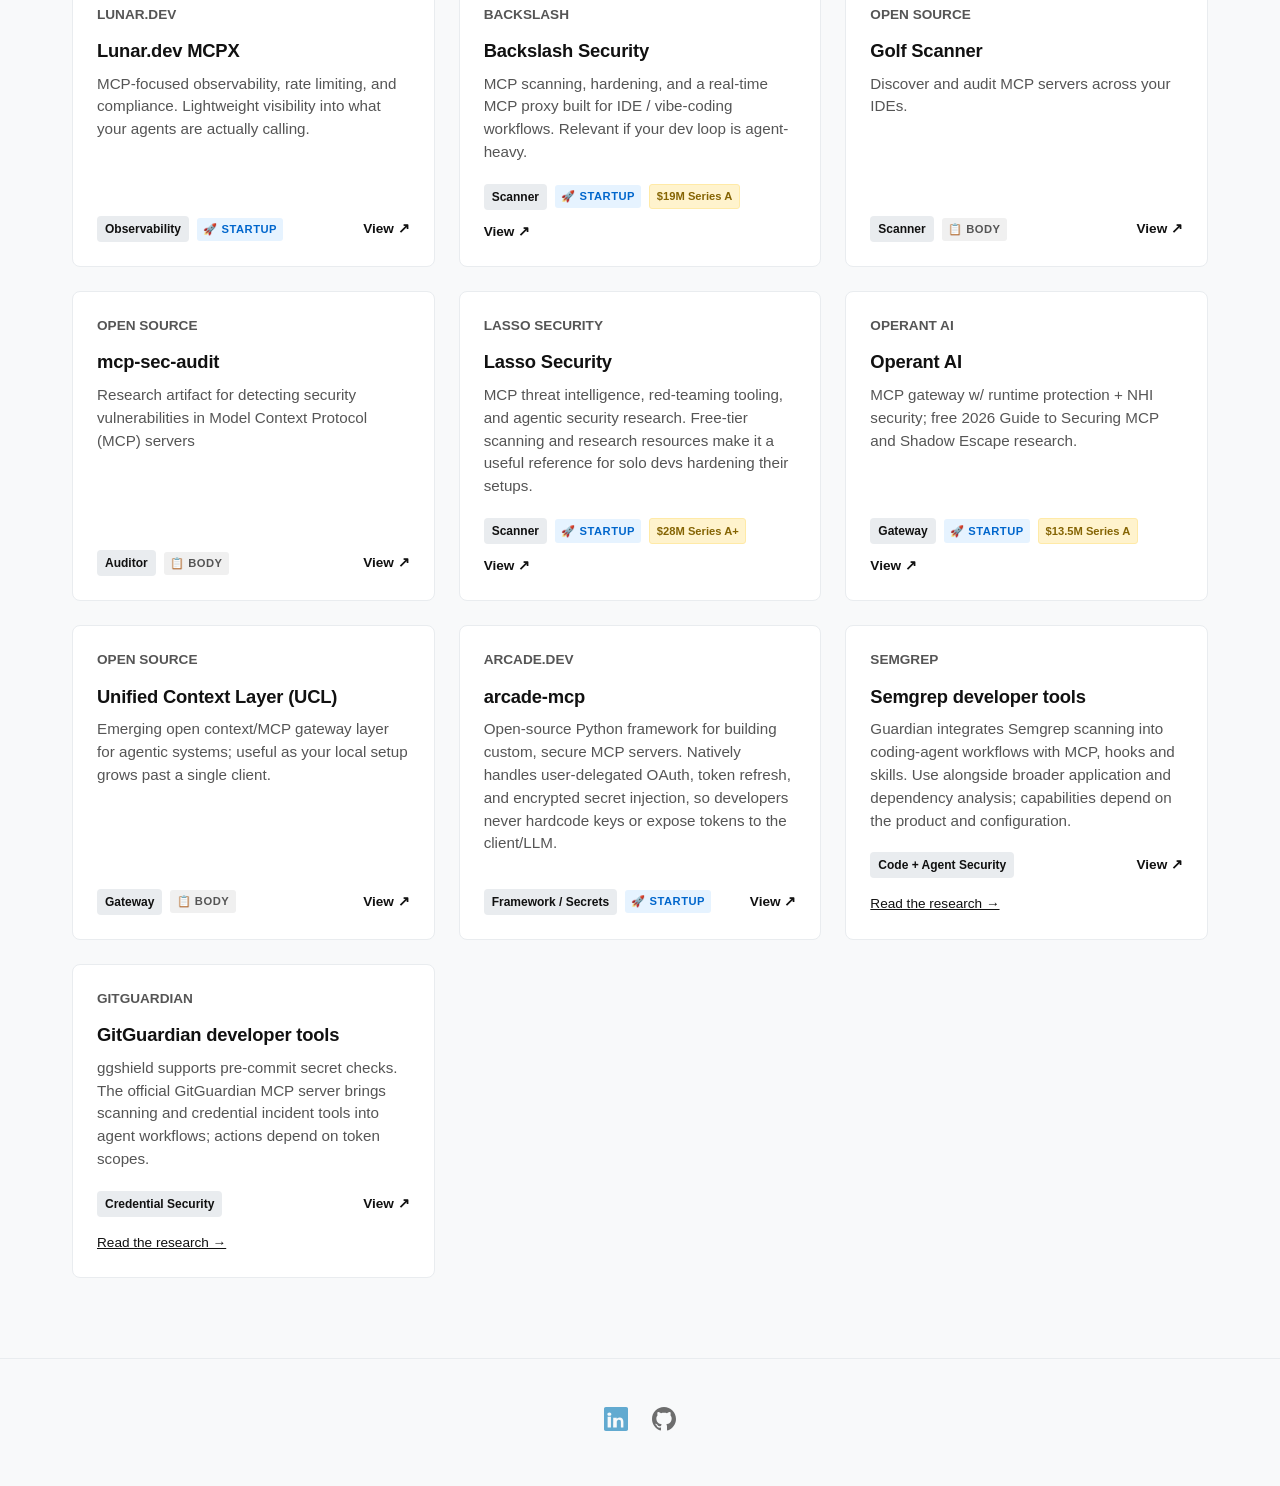
==== commit 695fe5f1: "Remove research companion note from index.html update" ====
--- a/docs/index.html
+++ b/docs/index.html
@@ -215,12 +215,11 @@
     <button type="button" class="page-tab" data-audience="governance" aria-pressed="false" onclick="switchTab('governance')">Standards & Governance</button>
 </div>
 
-<p class="directory-note">Research companion: <a href="research/five-companies-in-ai-code-security/">Five Companies in AI Code Security</a>. Application and credential security entries complement the MCP-focused reference.</p>
+<p class="directory-note"></p>
 <div class="controls-container">
     <input type="text" class="search-bar" id="searchInput" aria-label="Search the selected directory audience" placeholder="Search entries, categories, descriptions..." oninput="handleSearch()">
 <span class="result-count" id="resultCount" role="status"></span>
 </div>
-
 <main class="grid-section" id="directory">
     <noscript>This directory requires JavaScript for search and filtering. Browse the <a href="solo.json">developer</a>, <a href="enterprise.json">enterprise</a>, and <a href="governance.json">governance</a> datasets directly, or visit <a href="research/">Research</a>.</noscript>
     <div class="directory-grid" id="directoryGrid">
@@ -362,4 +361,4 @@
 window.addEventListener('DOMContentLoaded', loadData);
 </script>
 </body>
-</html>+</html>
